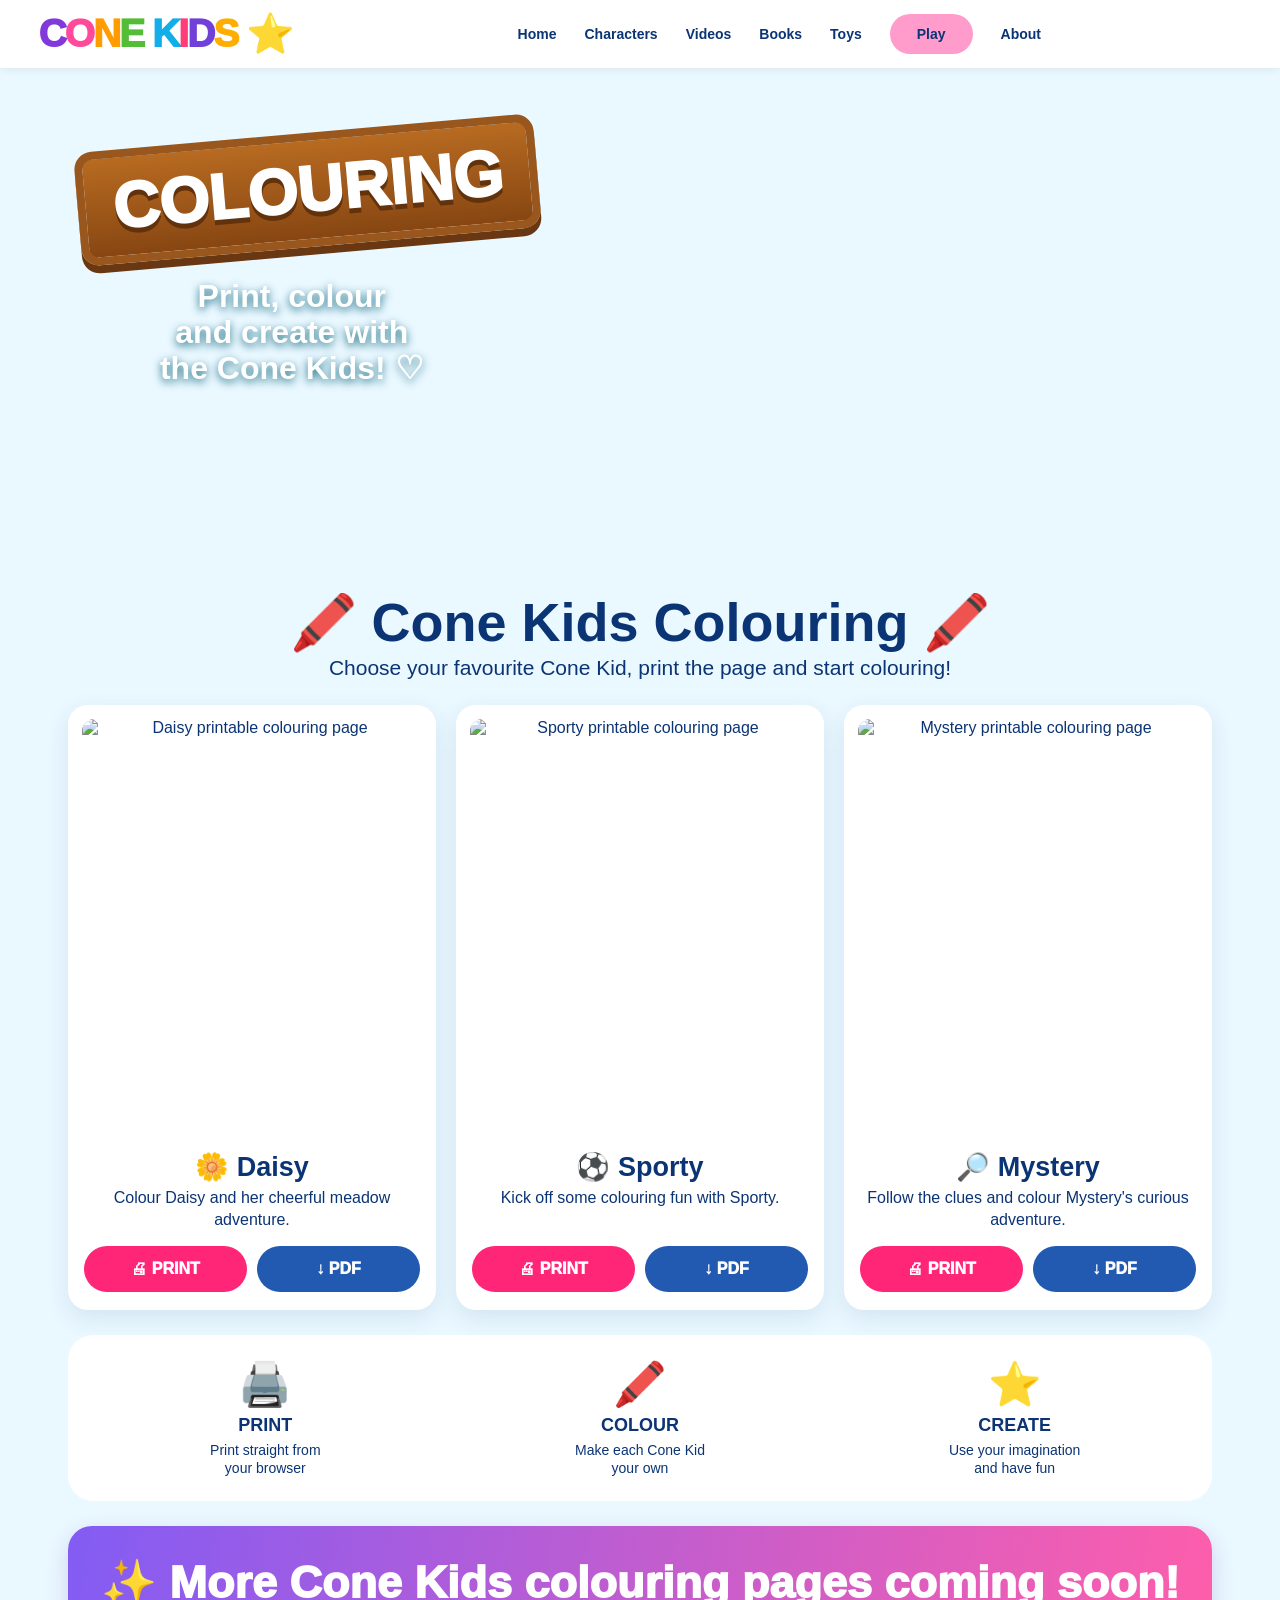
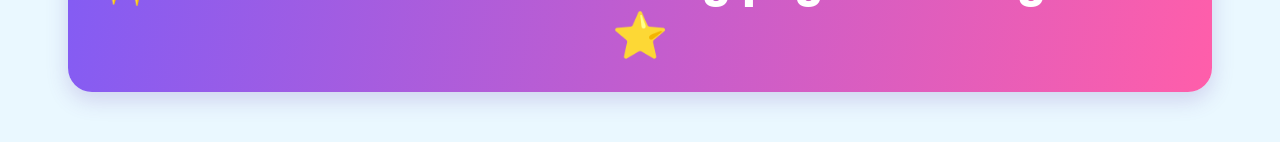
==== play/colouring/index.html @ 587496ac "Create index.html" ====
<!doctype html>
<html lang="en">
<head>
<meta charset="utf-8">
<meta name="viewport" content="width=device-width,initial-scale=1,viewport-fit=cover">
<meta name="theme-color" content="#ffffff">
<title>Cone Kids Colouring</title>
<style>
*{box-sizing:border-box}html{scroll-behavior:smooth}body{margin:0;font-family:Arial,sans-serif;color:#0b3474;background:#eaf8ff}
a{text-decoration:none;color:inherit}
.nav{height:68px;background:#fff;display:flex;align-items:center;gap:24px;padding:8px 3%;position:relative;z-index:3;box-shadow:0 2px 8px #0001}
.logo{font-weight:1000;font-size:clamp(24px,4vw,39px);letter-spacing:-2px;white-space:nowrap}
.logo span:nth-child(1){color:#8139db}.logo span:nth-child(2){color:#ff4a9c}.logo span:nth-child(3){color:#ff9d00}.logo span:nth-child(4){color:#53bd38}.logo span:nth-child(5){color:#11aeea}.logo span:nth-child(6){color:#ff3e79}.logo span:nth-child(7){color:#7040d8}.logo span:nth-child(8){color:#ffad00}
.links{display:flex;align-items:center;justify-content:center;gap:28px;font-weight:800;font-size:14px;flex:1}
.links .active{background:#ff9ccc;padding:12px 27px;border-radius:28px}
.hero{min-height:490px;background:url("assets/hero-cone-kids.png") center 35%/cover no-repeat;position:relative;display:flex;align-items:flex-start;padding:65px 6%}
.hero:after{content:"";position:absolute;inset:auto 0 0;height:70px;background:linear-gradient(transparent,#eaf8ff)}
.sign{position:relative;z-index:1;max-width:430px;text-align:center}
.wood{display:inline-block;background:linear-gradient(#b86b21,#874612);color:#fff;border:8px solid #9a571d;border-radius:18px;padding:12px 27px;font-weight:1000;font-size:clamp(34px,6vw,64px);transform:rotate(-5deg);text-shadow:0 5px 0 #62320d;box-shadow:0 8px 0 #693813}
.tag{margin:32px auto 0;color:white;font-size:clamp(21px,3vw,32px);font-weight:900;line-height:1.12;text-shadow:0 3px 8px #166c80;max-width:300px}
main{max-width:1180px;margin:auto;padding:25px 18px 50px}
.title{text-align:center}.title h1{font-size:clamp(34px,5vw,54px);margin:8px 0 2px}.title p{font-size:21px;margin:0 0 25px}
.cards{display:grid;grid-template-columns:repeat(3,1fr);gap:20px}
.card{background:#fff;border-radius:20px;overflow:hidden;box-shadow:0 8px 22px #376b9520;text-align:center;display:flex;flex-direction:column}
.preview{height:430px;background:#fff;padding:14px;display:flex;align-items:center;justify-content:center}
.preview img{width:100%;height:100%;object-fit:contain;border-radius:12px}
.card h2{font-size:27px;margin:16px 8px 4px}.card p{margin:0 18px 16px;line-height:1.35;min-height:42px}
.actions{display:grid;grid-template-columns:1fr 1fr;gap:10px;padding:0 16px 18px;margin-top:auto}
.btn{border:0;border-radius:30px;padding:14px 10px;font-weight:1000;font-size:16px;color:#fff;background:#ff2678;cursor:pointer}
.btn.pdf{background:#225ab2}
.features{margin-top:25px;background:#fff;border-radius:25px;display:grid;grid-template-columns:repeat(3,1fr);text-align:center;padding:24px 10px}
.feat .icon{font-size:43px}.feat b{display:block;font-size:18px;margin:5px}.feat small{font-size:14px}
.banner{margin-top:25px;border-radius:24px;background:linear-gradient(100deg,#835cf4,#ff5eaa);color:#fff;text-align:center;padding:30px 20px;font-size:clamp(26px,5vw,45px);font-weight:1000;box-shadow:0 8px 22px #653caa33}
@media(max-width:850px){.cards{grid-template-columns:1fr 1fr}.preview{height:390px}}
@media(max-width:760px){.nav{height:auto;min-height:60px}.links a:not(.active){display:none}.links{justify-content:flex-end}.links .active{padding:10px 20px}.hero{min-height:420px;background-position:61% center;padding:28px 18px}.sign{max-width:215px}.wood{font-size:32px;padding:9px 15px;border-width:5px}.tag{font-size:19px;margin-top:22px;max-width:175px}.features{grid-template-columns:1fr;gap:22px}}
@media(max-width:520px){.logo{font-size:24px}.hero{min-height:390px;background-position:59% center}.cards{grid-template-columns:1fr}.preview{height:auto;aspect-ratio:210/297}.title p{font-size:17px}}
@media print{body>*{display:none!important}}
</style>
<script>
function printPage(imgSrc){
  const w=window.open("","_blank");
  w.document.write('<!doctype html><html><head><title>Print colouring page</title><style>@page{size:A4;margin:8mm}html,body{margin:0;padding:0}img{display:block;width:100%;height:auto;max-height:281mm;object-fit:contain;margin:auto}</style></head><body><img src="'+imgSrc+'" onload="window.print();window.onafterprint=()=>window.close()"></body></html>');
  w.document.close();
}
</script>
</head>
<body>
<nav class="nav">
  <a class="logo" href="/"><span>C</span><span>O</span><span>N</span><span>E</span> <span>K</span><span>I</span><span>D</span><span>S</span> ⭐</a>
  <div class="links"><a href="/">Home</a><a href="/#characters">Characters</a><a href="/#videos">Videos</a><a href="/#books">Books</a><a href="/#toys">Toys</a><a class="active" href="/play/">Play</a><a href="/#about">About</a></div>
</nav>

<section class="hero">
 <div class="sign">
   <div class="wood">COLOURING</div>
   <div class="tag">Print, colour<br>and create with<br>the Cone Kids! ♡</div>
 </div>
</section>

<main>
 <div class="title">
   <h1>🖍️ Cone Kids Colouring 🖍️</h1>
   <p>Choose your favourite Cone Kid, print the page and start colouring!</p>
 </div>

 <section class="cards">
   <article class="card">
     <div class="preview"><img src="assets/daisy-colouring-page.png" alt="Daisy printable colouring page"></div>
     <h2>🌼 Daisy</h2>
     <p>Colour Daisy and her cheerful meadow adventure.</p>
     <div class="actions">
       <button class="btn" onclick="printPage('assets/daisy-colouring-page.png')">🖨 PRINT</button>
       <a class="btn pdf" href="pdf/daisy-colouring-page.pdf" download>↓ PDF</a>
     </div>
   </article>

   <article class="card">
     <div class="preview"><img src="assets/sporty-colouring-page.png" alt="Sporty printable colouring page"></div>
     <h2>⚽ Sporty</h2>
     <p>Kick off some colouring fun with Sporty.</p>
     <div class="actions">
       <button class="btn" onclick="printPage('assets/sporty-colouring-page.png')">🖨 PRINT</button>
       <a class="btn pdf" href="pdf/sporty-colouring-page.pdf" download>↓ PDF</a>
     </div>
   </article>

   <article class="card">
     <div class="preview"><img src="assets/mystery-colouring-page.png" alt="Mystery printable colouring page"></div>
     <h2>🔎 Mystery</h2>
     <p>Follow the clues and colour Mystery's curious adventure.</p>
     <div class="actions">
       <button class="btn" onclick="printPage('assets/mystery-colouring-page.png')">🖨 PRINT</button>
       <a class="btn pdf" href="pdf/mystery-colouring-page.pdf" download>↓ PDF</a>
     </div>
   </article>
 </section>

 <section class="features">
   <div class="feat"><div class="icon">🖨️</div><b>PRINT</b><small>Print straight from<br>your browser</small></div>
   <div class="feat"><div class="icon">🖍️</div><b>COLOUR</b><small>Make each Cone Kid<br>your own</small></div>
   <div class="feat"><div class="icon">⭐</div><b>CREATE</b><small>Use your imagination<br>and have fun</small></div>
 </section>

 <div class="banner">✨ More Cone Kids colouring pages coming soon! ⭐</div>
</main>
</body>
</html>
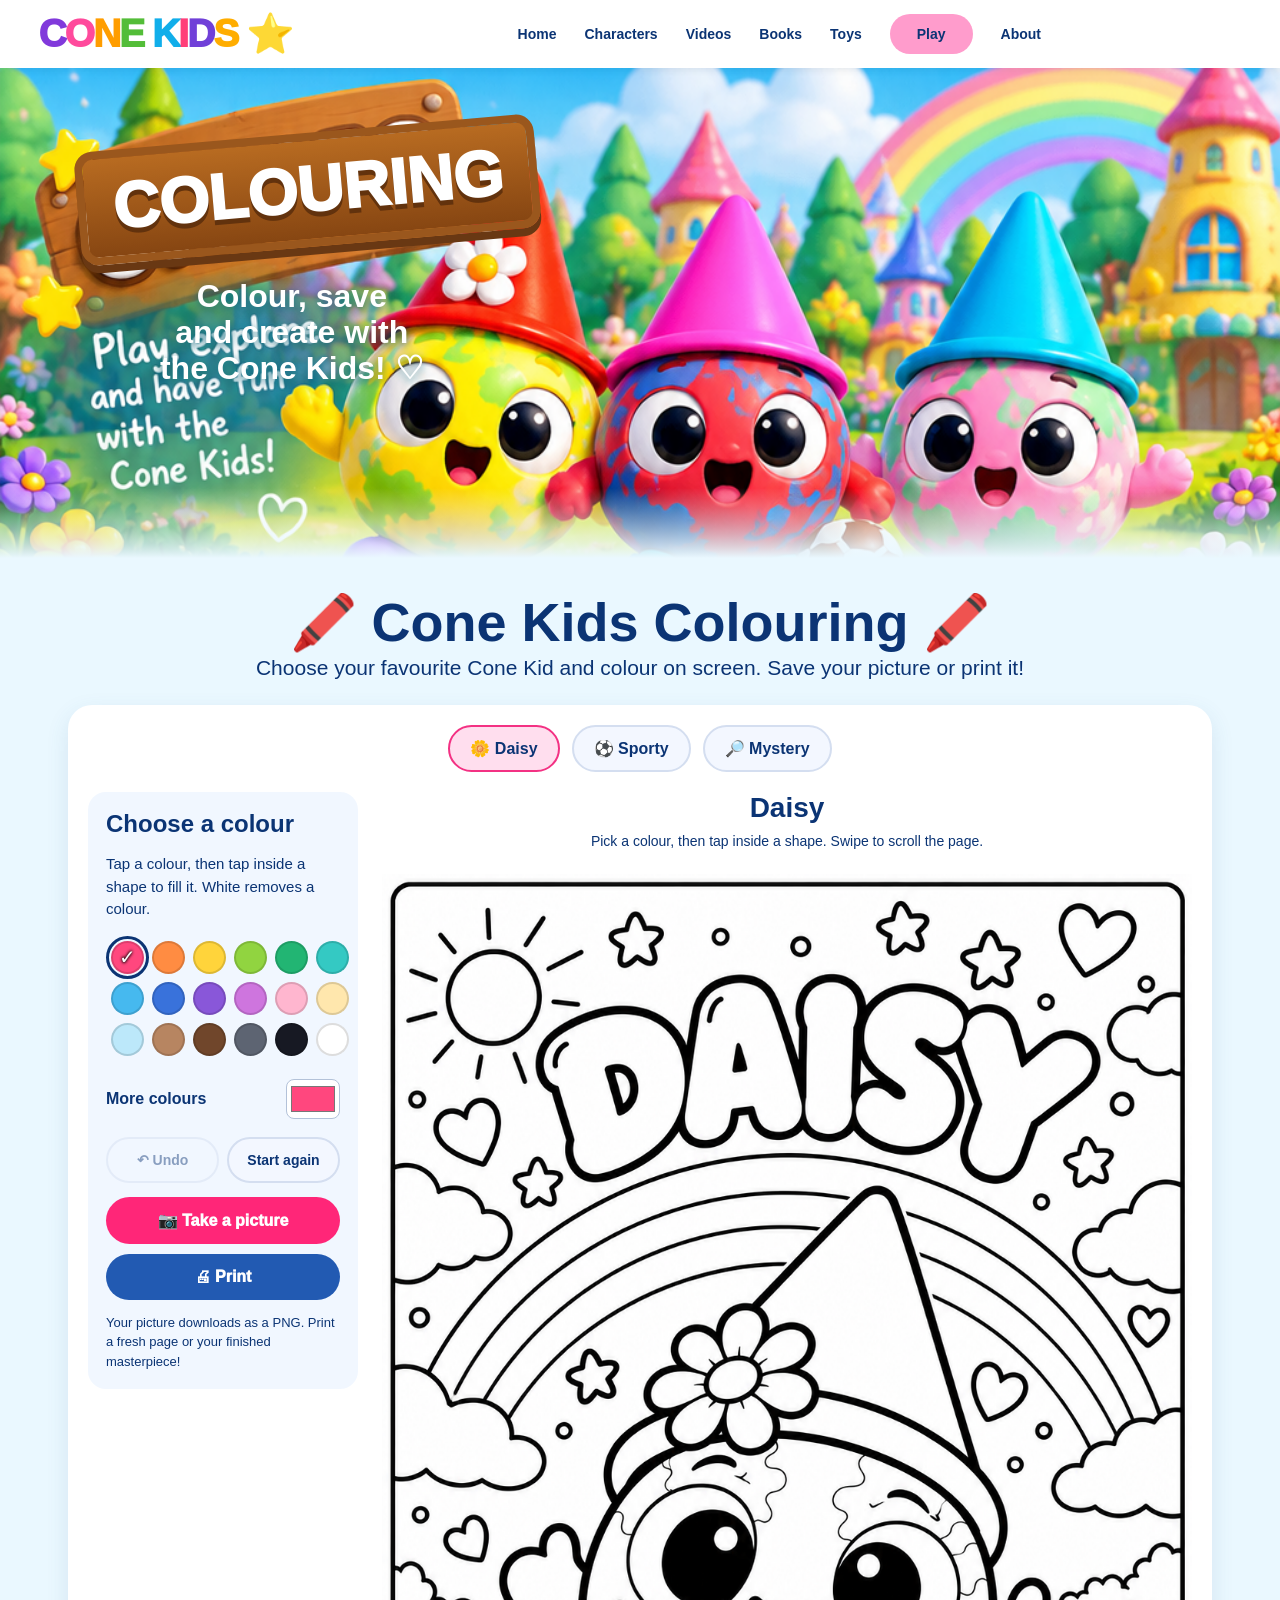
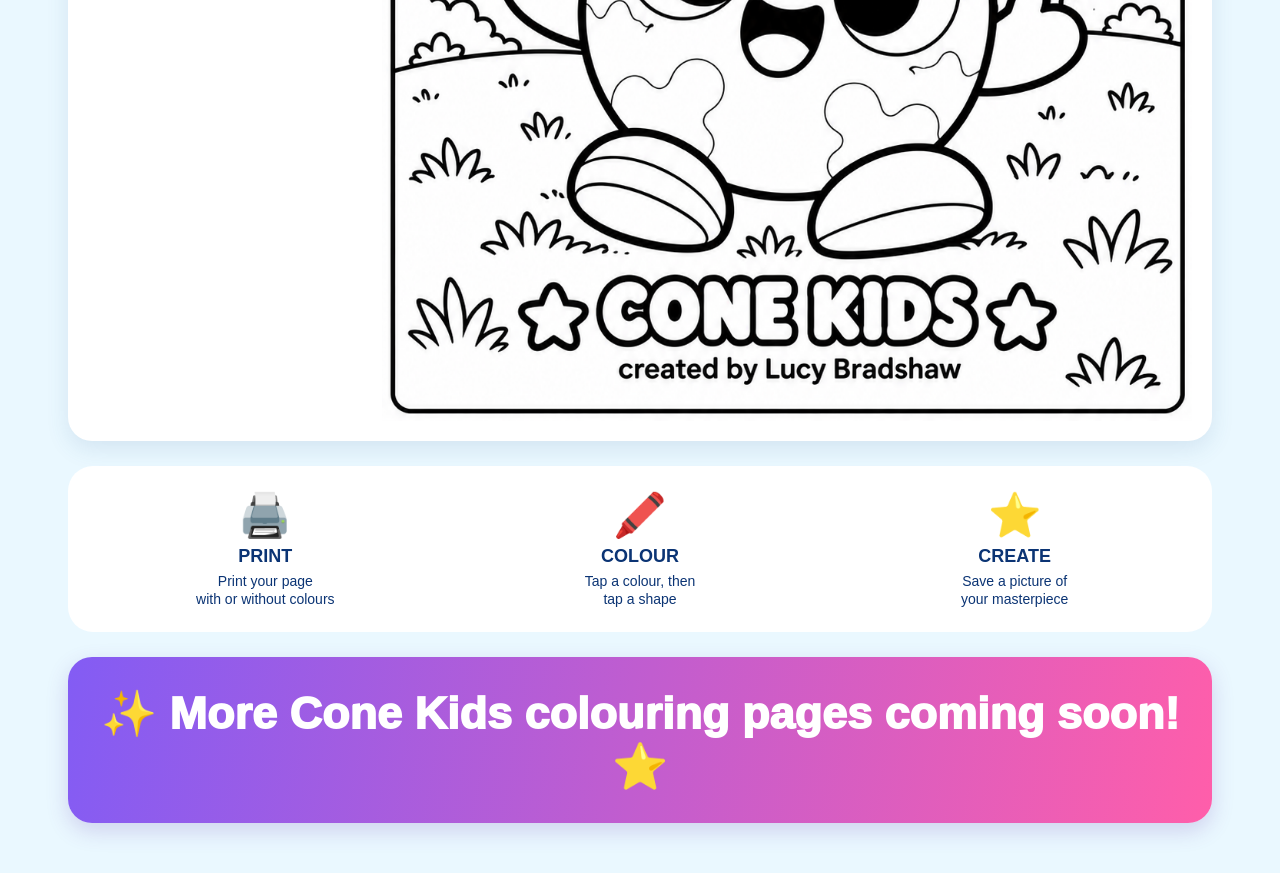
==== commit e4ef5ac7: "Add on-screen colouring, picture downloads and print for all Cone Kids" ====
--- a/play/colouring/index.html
+++ b/play/colouring/index.html
@@ -20,29 +20,27 @@
 .tag{margin:32px auto 0;color:white;font-size:clamp(21px,3vw,32px);font-weight:900;line-height:1.12;text-shadow:0 3px 8px #166c80;max-width:300px}
 main{max-width:1180px;margin:auto;padding:25px 18px 50px}
 .title{text-align:center}.title h1{font-size:clamp(34px,5vw,54px);margin:8px 0 2px}.title p{font-size:21px;margin:0 0 25px}
-.cards{display:grid;grid-template-columns:repeat(3,1fr);gap:20px}
-.card{background:#fff;border-radius:20px;overflow:hidden;box-shadow:0 8px 22px #376b9520;text-align:center;display:flex;flex-direction:column}
-.preview{height:430px;background:#fff;padding:14px;display:flex;align-items:center;justify-content:center}
-.preview img{width:100%;height:100%;object-fit:contain;border-radius:12px}
-.card h2{font-size:27px;margin:16px 8px 4px}.card p{margin:0 18px 16px;line-height:1.35;min-height:42px}
-.actions{display:grid;grid-template-columns:1fr 1fr;gap:10px;padding:0 16px 18px;margin-top:auto}
+
+
+
+
+
+
 .btn{border:0;border-radius:30px;padding:14px 10px;font-weight:1000;font-size:16px;color:#fff;background:#ff2678;cursor:pointer}
-.btn.pdf{background:#225ab2}
+
 .features{margin-top:25px;background:#fff;border-radius:25px;display:grid;grid-template-columns:repeat(3,1fr);text-align:center;padding:24px 10px}
 .feat .icon{font-size:43px}.feat b{display:block;font-size:18px;margin:5px}.feat small{font-size:14px}
 .banner{margin-top:25px;border-radius:24px;background:linear-gradient(100deg,#835cf4,#ff5eaa);color:#fff;text-align:center;padding:30px 20px;font-size:clamp(26px,5vw,45px);font-weight:1000;box-shadow:0 8px 22px #653caa33}
-@media(max-width:850px){.cards{grid-template-columns:1fr 1fr}.preview{height:390px}}
+
 @media(max-width:760px){.nav{height:auto;min-height:60px}.links a:not(.active){display:none}.links{justify-content:flex-end}.links .active{padding:10px 20px}.hero{min-height:420px;background-position:61% center;padding:28px 18px}.sign{max-width:215px}.wood{font-size:32px;padding:9px 15px;border-width:5px}.tag{font-size:19px;margin-top:22px;max-width:175px}.features{grid-template-columns:1fr;gap:22px}}
-@media(max-width:520px){.logo{font-size:24px}.hero{min-height:390px;background-position:59% center}.cards{grid-template-columns:1fr}.preview{height:auto;aspect-ratio:210/297}.title p{font-size:17px}}
-@media print{body>*{display:none!important}}
+@media(max-width:520px){.logo{font-size:24px}.hero{min-height:390px;background-position:59% center}.title p{font-size:17px}}
+button,input{font:inherit}button{cursor:pointer}button:focus-visible,input:focus-visible{outline:3px solid #0b3474;outline-offset:4px}button:disabled{opacity:.45;cursor:default}
+.studio{background:#fff;border-radius:24px;padding:20px;box-shadow:0 8px 22px #376b9520}.characters{display:flex;justify-content:center;gap:12px;margin-bottom:20px}.characters button,.edit-actions button{border:2px solid #d4def0;border-radius:24px;background:#f3f7ff;color:#0b3474;padding:12px 20px;font-weight:800;min-height:46px}.characters button[aria-pressed=true]{background:#ffdeee;border-color:#f33183}.workspace{display:grid;grid-template-columns:270px minmax(0,1fr);gap:24px;align-items:start}.toolbox{position:sticky;top:16px;background:#f1f7ff;border-radius:18px;padding:18px}.toolbox h2{margin:0;font-size:24px}.toolbox p{line-height:1.5;font-size:15px}.palette{display:grid;grid-template-columns:repeat(6,1fr);gap:8px;padding:5px}.swatch{width:100%;aspect-ratio:1;border:2px solid #0002;border-radius:50%;min-height:30px;position:relative}.swatch[aria-pressed=true]{outline:3px solid #0b3474;outline-offset:2px}.swatch[aria-pressed=true]:after{content:'✓';color:#fff;text-shadow:0 1px 3px #000,0 -1px 3px #000;font-size:20px}.custom{display:flex;align-items:center;justify-content:space-between;font-weight:700;margin:18px 0}.custom input{width:54px;height:40px;padding:2px;border:1px solid #b3c2d9;border-radius:8px;background:white}.edit-actions{display:flex;gap:8px}.edit-actions button{padding:10px;font-size:14px;flex:1}.save-actions{display:grid;gap:10px;margin-top:14px}.btn.print{background:#225ab2}.toolbox .tip{font-size:13px;margin-bottom:0}.drawing{min-width:0;text-align:center}.drawing h2{margin:0;font-size:28px}.drawing p{font-size:14px;min-height:34px;margin:8px 0;line-height:1.4}#artwork{display:block;width:100%;height:auto;background:#fff;cursor:crosshair;touch-action:pan-y pinch-zoom;-webkit-user-select:none;user-select:none}#print-artwork{display:none}
+@media(max-width:760px){.hero{min-height:240px}.workspace{display:flex;flex-direction:column;gap:14px}.studio{padding:12px}.characters{gap:6px;margin-bottom:14px}.characters button{padding:10px 12px;flex:1;font-size:14px}.toolbox{position:sticky;top:0;z-index:4;width:100%;padding:10px;display:grid;grid-template-columns:1fr 1fr;gap:8px;box-shadow:0 3px 12px #0b347420}.toolbox h2,.toolbox p{display:none}.toolbox .palette{grid-column:1/-1;margin:0}.toolbox .custom{margin:0;font-size:14px;gap:8px}.toolbox .edit-actions{align-items:center}.toolbox .save-actions{grid-column:1/-1;margin:0}.toolbox .custom input{height:36px;width:44px}.toolbox h2{font-size:20px}.toolbox p{margin:6px 0 10px}.palette{grid-template-columns:repeat(9,1fr);gap:8px}.swatch{min-height:24px}.custom{margin:12px 0}.save-actions{grid-template-columns:1fr 1fr;margin-top:10px}.drawing{width:100%}.toolbox .tip{margin-top:10px}.title h1{font-size:30px}.title p{font-size:17px}.hero{display:none}main{padding-top:18px}.toolbox .edit-actions button{min-height:44px}.save-actions .btn{font-size:15px}.features{padding:20px 10px}}
+@media print{@page{size:A4;margin:8mm}body{background:#fff}body>*{display:none!important}body>#print-artwork{display:block!important;width:100%;height:auto;max-height:280mm;object-fit:contain;margin:auto}}
+
 </style>
-<script>
-function printPage(imgSrc){
-  const w=window.open("","_blank");
-  w.document.write('<!doctype html><html><head><title>Print colouring page</title><style>@page{size:A4;margin:8mm}html,body{margin:0;padding:0}img{display:block;width:100%;height:auto;max-height:281mm;object-fit:contain;margin:auto}</style></head><body><img src="'+imgSrc+'" onload="window.print();window.onafterprint=()=>window.close()"></body></html>');
-  w.document.close();
-}
-</script>
+
 </head>
 <body>
 <nav class="nav">
@@ -53,55 +51,47 @@
 <section class="hero">
  <div class="sign">
    <div class="wood">COLOURING</div>
-   <div class="tag">Print, colour<br>and create with<br>the Cone Kids! ♡</div>
+   <div class="tag">Colour, save<br>and create with<br>the Cone Kids! ♡</div>
  </div>
 </section>
 
 <main>
  <div class="title">
    <h1>🖍️ Cone Kids Colouring 🖍️</h1>
-   <p>Choose your favourite Cone Kid, print the page and start colouring!</p>
+   <p>Choose your favourite Cone Kid and colour on screen. Save your picture or print it!</p>
  </div>
 
- <section class="cards">
-   <article class="card">
-     <div class="preview"><img src="assets/daisy-colouring-page.png" alt="Daisy printable colouring page"></div>
-     <h2>🌼 Daisy</h2>
-     <p>Colour Daisy and her cheerful meadow adventure.</p>
-     <div class="actions">
-       <button class="btn" onclick="printPage('assets/daisy-colouring-page.png')">🖨 PRINT</button>
-       <a class="btn pdf" href="pdf/daisy-colouring-page.pdf" download>↓ PDF</a>
-     </div>
-   </article>
-
-   <article class="card">
-     <div class="preview"><img src="assets/sporty-colouring-page.png" alt="Sporty printable colouring page"></div>
-     <h2>⚽ Sporty</h2>
-     <p>Kick off some colouring fun with Sporty.</p>
-     <div class="actions">
-       <button class="btn" onclick="printPage('assets/sporty-colouring-page.png')">🖨 PRINT</button>
-       <a class="btn pdf" href="pdf/sporty-colouring-page.pdf" download>↓ PDF</a>
-     </div>
-   </article>
-
-   <article class="card">
-     <div class="preview"><img src="assets/mystery-colouring-page.png" alt="Mystery printable colouring page"></div>
-     <h2>🔎 Mystery</h2>
-     <p>Follow the clues and colour Mystery's curious adventure.</p>
-     <div class="actions">
-       <button class="btn" onclick="printPage('assets/mystery-colouring-page.png')">🖨 PRINT</button>
-       <a class="btn pdf" href="pdf/mystery-colouring-page.pdf" download>↓ PDF</a>
-     </div>
-   </article>
+ <section class="studio" aria-label="Colouring studio">
+  <div class="characters" aria-label="Choose a Cone Kid">
+   <button type="button" data-character="daisy" aria-pressed="true">🌼 Daisy</button>
+   <button type="button" data-character="sporty" aria-pressed="false">⚽ Sporty</button>
+   <button type="button" data-character="mystery" aria-pressed="false">🔎 Mystery</button>
+  </div>
+  <div class="workspace">
+   <aside class="toolbox">
+    <h2>Choose a colour</h2>
+    <p>Tap a colour, then tap inside a shape to fill it. White removes a colour.</p>
+    <div id="palette" class="palette" aria-label="Colour palette"></div>
+    <label class="custom">More colours <input id="custom-colour" type="color" value="#ff477e" aria-label="Choose any colour"></label>
+    <div class="edit-actions"><button id="undo" data-action disabled>↶ Undo</button><button id="reset" data-action disabled>Start again</button></div>
+    <div class="save-actions"><button id="picture" class="btn" data-action disabled>📷 Take a picture</button><button id="print" class="btn print" data-action disabled>🖨 Print</button></div>
+    <p class="tip">Your picture downloads as a PNG. Print a fresh page or your finished masterpiece!</p>
+   </aside>
+   <div class="drawing"><h2 id="page-name">Daisy</h2><p id="status" role="status" aria-live="polite">Loading Daisy…</p><canvas id="artwork" width="1054" height="1492" role="img" aria-label="Daisy colouring page"></canvas></div>
+  </div>
  </section>
 
  <section class="features">
-   <div class="feat"><div class="icon">🖨️</div><b>PRINT</b><small>Print straight from<br>your browser</small></div>
-   <div class="feat"><div class="icon">🖍️</div><b>COLOUR</b><small>Make each Cone Kid<br>your own</small></div>
-   <div class="feat"><div class="icon">⭐</div><b>CREATE</b><small>Use your imagination<br>and have fun</small></div>
+   <div class="feat"><div class="icon">🖨️</div><b>PRINT</b><small>Print your page<br>with or without colours</small></div>
+   <div class="feat"><div class="icon">🖍️</div><b>COLOUR</b><small>Tap a colour, then<br>tap a shape</small></div>
+   <div class="feat"><div class="icon">⭐</div><b>CREATE</b><small>Save a picture of<br>your masterpiece</small></div>
  </section>
 
  <div class="banner">✨ More Cone Kids colouring pages coming soon! ⭐</div>
 </main>
+<img id="print-artwork" alt="Your Cone Kids colouring picture">
+<script src="engine.js"></script>
+<script src="app.js"></script>
 </body>
 </html>
+
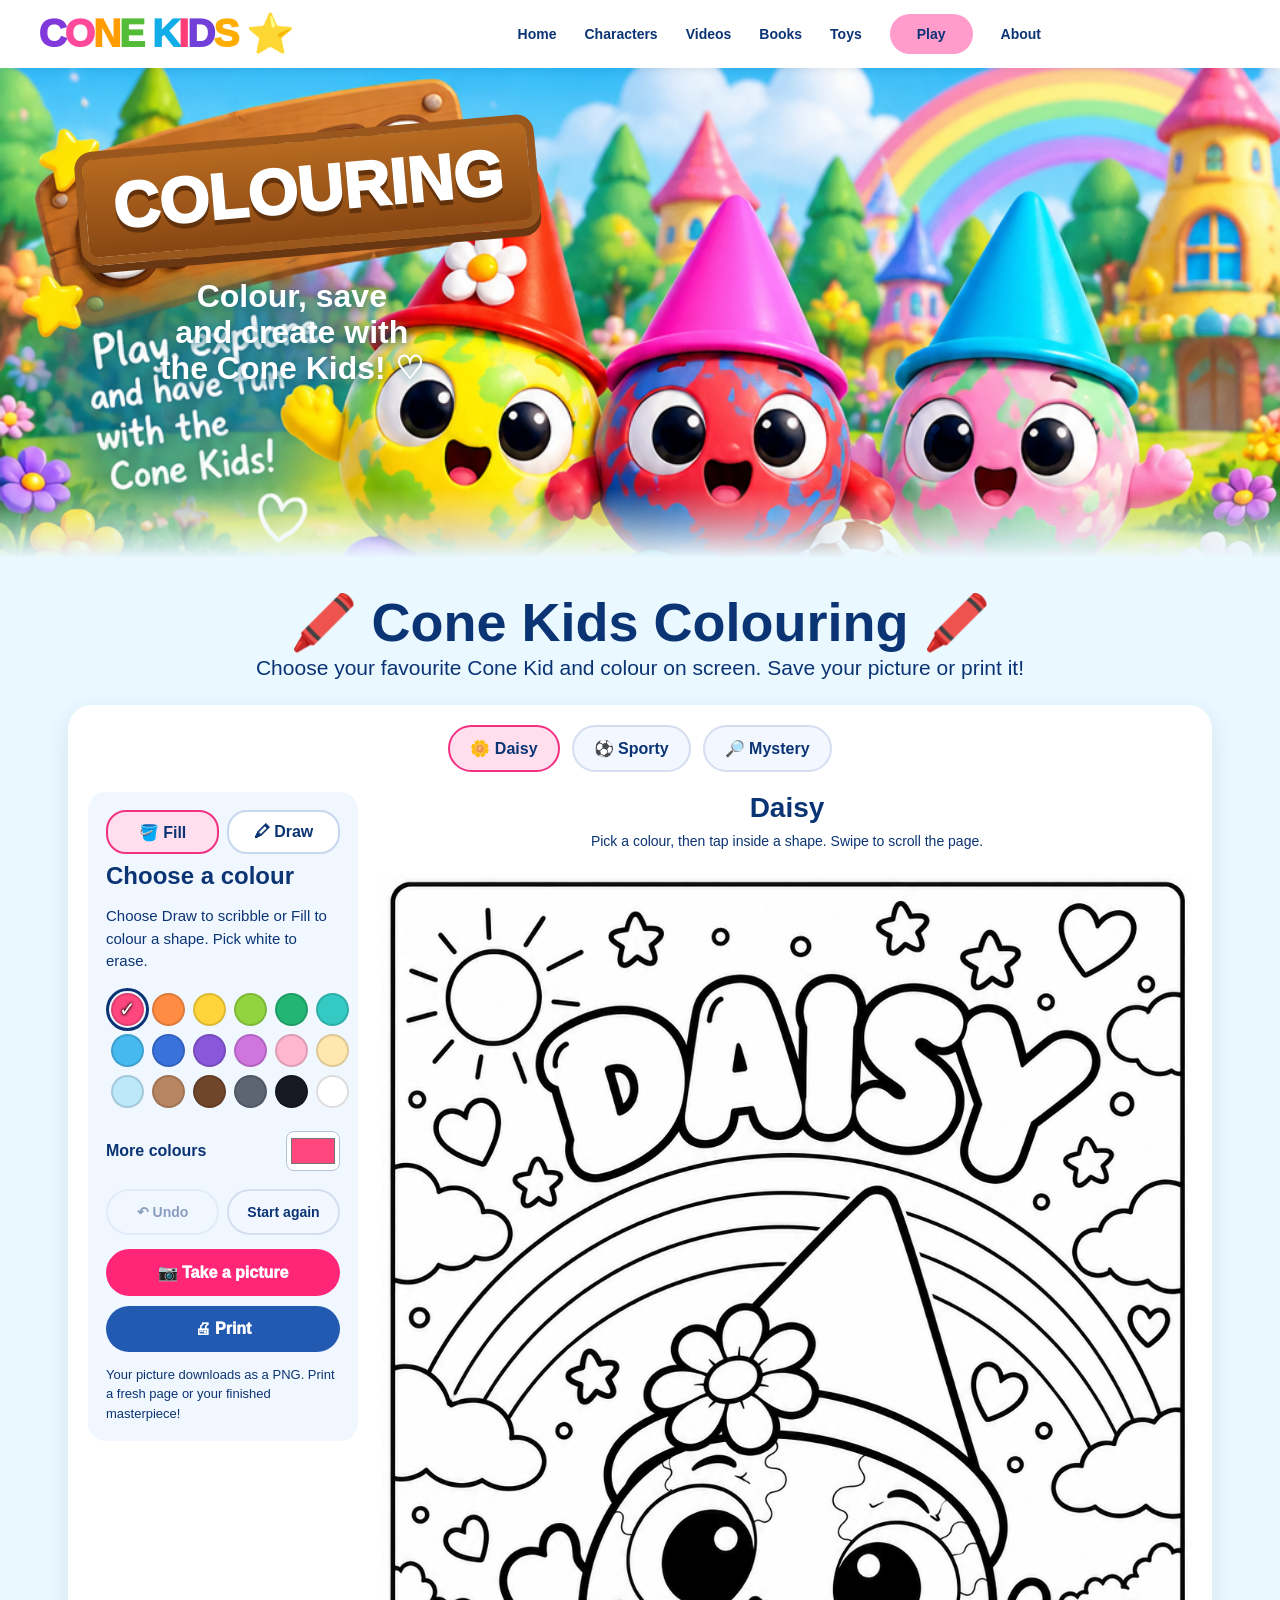
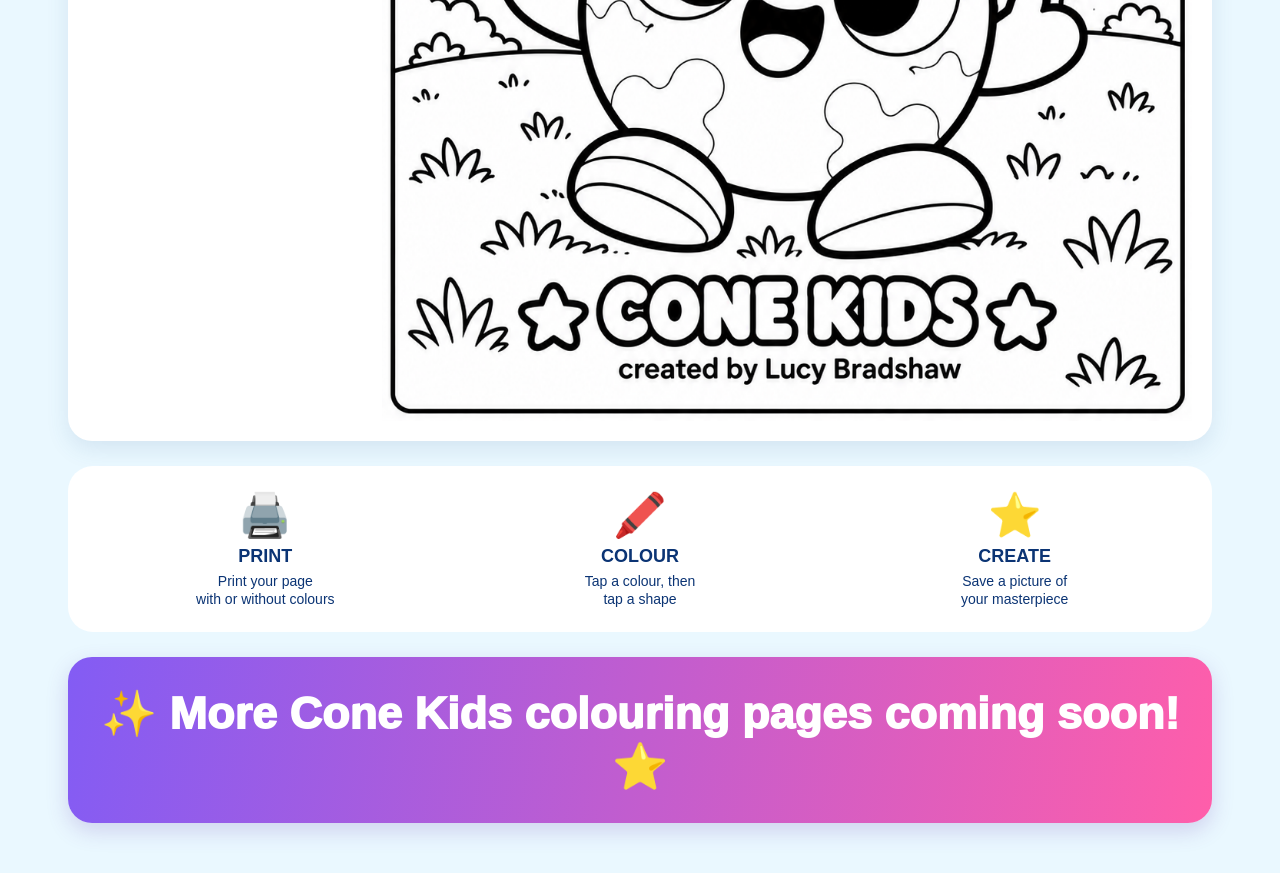
==== commit dcaebfd8: "Add freehand Draw mode and brush sizes to Cone Kids colouring" ====
--- a/play/colouring/index.html
+++ b/play/colouring/index.html
@@ -6,6 +6,8 @@
 <meta name="theme-color" content="#ffffff">
 <title>Cone Kids Colouring</title>
 <style>
+[hidden]{display:none!important}.mode-switch{display:flex;gap:8px;grid-column:1/-1;margin-bottom:8px}.mode-switch button{flex:1;padding:10px;min-height:44px;border:2px solid #c6d7ef;border-radius:20px;background:white;color:#0b3474;font-weight:bold}.mode-switch button[aria-pressed=true]{background:#ffdeee;border-color:#f33183}.brush-controls{display:flex;align-items:center;gap:8px;grid-column:1/-1;font-size:14px;margin-bottom:10px}.brush-controls input{min-width:0;flex:1;accent-color:#f33183}.brush-controls output{min-width:22px}
+
 *{box-sizing:border-box}html{scroll-behavior:smooth}body{margin:0;font-family:Arial,sans-serif;color:#0b3474;background:#eaf8ff}
 a{text-decoration:none;color:inherit}
 .nav{height:68px;background:#fff;display:flex;align-items:center;gap:24px;padding:8px 3%;position:relative;z-index:3;box-shadow:0 2px 8px #0001}
@@ -69,8 +71,10 @@
   </div>
   <div class="workspace">
    <aside class="toolbox">
+    <div class="mode-switch" role="group" aria-label="Colouring mode"><button type="button" data-mode="fill" aria-pressed="true">🪣 Fill</button><button type="button" data-mode="draw" aria-pressed="false">🖍 Draw</button></div>
+    <label id="brush-controls" class="brush-controls" hidden>Brush size <input id="brush-size" type="range" min="4" max="36" value="12"><output id="brush-value" for="brush-size">12</output></label>
     <h2>Choose a colour</h2>
-    <p>Tap a colour, then tap inside a shape to fill it. White removes a colour.</p>
+    <p>Choose Draw to scribble or Fill to colour a shape. Pick white to erase.</p>
     <div id="palette" class="palette" aria-label="Colour palette"></div>
     <label class="custom">More colours <input id="custom-colour" type="color" value="#ff477e" aria-label="Choose any colour"></label>
     <div class="edit-actions"><button id="undo" data-action disabled>↶ Undo</button><button id="reset" data-action disabled>Start again</button></div>
@@ -90,8 +94,8 @@
  <div class="banner">✨ More Cone Kids colouring pages coming soon! ⭐</div>
 </main>
 <img id="print-artwork" alt="Your Cone Kids colouring picture">
-<script src="engine.js"></script>
-<script src="app.js"></script>
+<script src="engine.js?v=draw1"></script>
+<script src="app.js?v=draw1"></script>
 </body>
 </html>
 
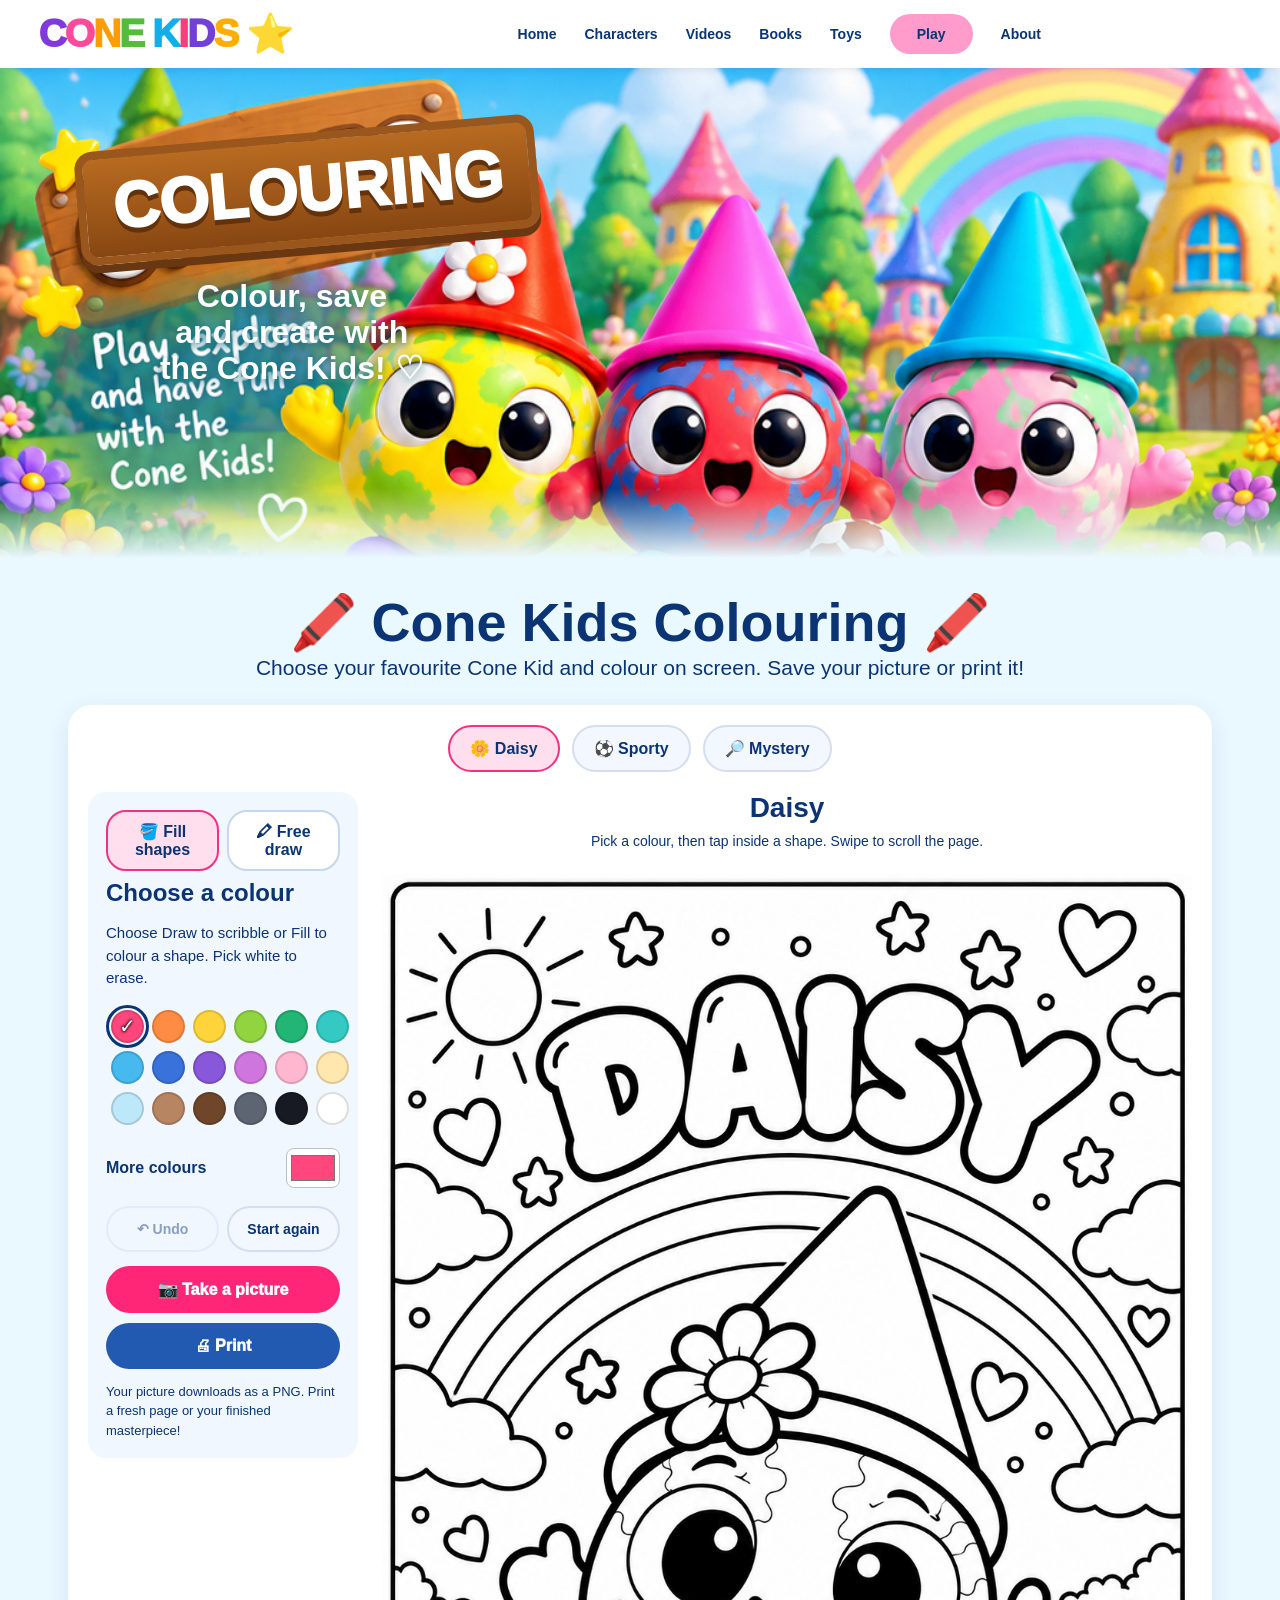
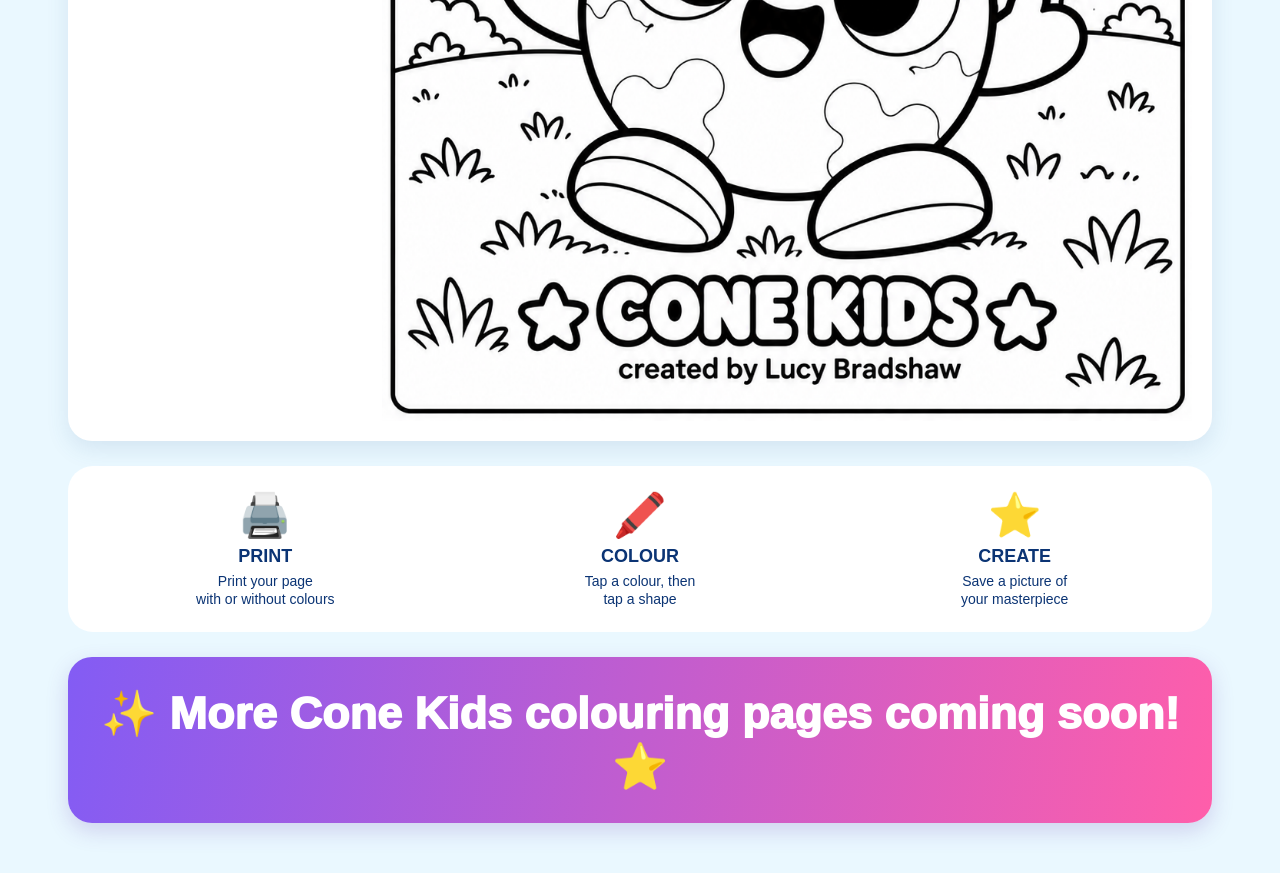
==== commit 66ec96e8: "Fix colouring landscape phone layout and clarify Free draw control" ====
--- a/play/colouring/index.html
+++ b/play/colouring/index.html
@@ -39,6 +39,21 @@
 button,input{font:inherit}button{cursor:pointer}button:focus-visible,input:focus-visible{outline:3px solid #0b3474;outline-offset:4px}button:disabled{opacity:.45;cursor:default}
 .studio{background:#fff;border-radius:24px;padding:20px;box-shadow:0 8px 22px #376b9520}.characters{display:flex;justify-content:center;gap:12px;margin-bottom:20px}.characters button,.edit-actions button{border:2px solid #d4def0;border-radius:24px;background:#f3f7ff;color:#0b3474;padding:12px 20px;font-weight:800;min-height:46px}.characters button[aria-pressed=true]{background:#ffdeee;border-color:#f33183}.workspace{display:grid;grid-template-columns:270px minmax(0,1fr);gap:24px;align-items:start}.toolbox{position:sticky;top:16px;background:#f1f7ff;border-radius:18px;padding:18px}.toolbox h2{margin:0;font-size:24px}.toolbox p{line-height:1.5;font-size:15px}.palette{display:grid;grid-template-columns:repeat(6,1fr);gap:8px;padding:5px}.swatch{width:100%;aspect-ratio:1;border:2px solid #0002;border-radius:50%;min-height:30px;position:relative}.swatch[aria-pressed=true]{outline:3px solid #0b3474;outline-offset:2px}.swatch[aria-pressed=true]:after{content:'✓';color:#fff;text-shadow:0 1px 3px #000,0 -1px 3px #000;font-size:20px}.custom{display:flex;align-items:center;justify-content:space-between;font-weight:700;margin:18px 0}.custom input{width:54px;height:40px;padding:2px;border:1px solid #b3c2d9;border-radius:8px;background:white}.edit-actions{display:flex;gap:8px}.edit-actions button{padding:10px;font-size:14px;flex:1}.save-actions{display:grid;gap:10px;margin-top:14px}.btn.print{background:#225ab2}.toolbox .tip{font-size:13px;margin-bottom:0}.drawing{min-width:0;text-align:center}.drawing h2{margin:0;font-size:28px}.drawing p{font-size:14px;min-height:34px;margin:8px 0;line-height:1.4}#artwork{display:block;width:100%;height:auto;background:#fff;cursor:crosshair;touch-action:pan-y pinch-zoom;-webkit-user-select:none;user-select:none}#print-artwork{display:none}
 @media(max-width:760px){.hero{min-height:240px}.workspace{display:flex;flex-direction:column;gap:14px}.studio{padding:12px}.characters{gap:6px;margin-bottom:14px}.characters button{padding:10px 12px;flex:1;font-size:14px}.toolbox{position:sticky;top:0;z-index:4;width:100%;padding:10px;display:grid;grid-template-columns:1fr 1fr;gap:8px;box-shadow:0 3px 12px #0b347420}.toolbox h2,.toolbox p{display:none}.toolbox .palette{grid-column:1/-1;margin:0}.toolbox .custom{margin:0;font-size:14px;gap:8px}.toolbox .edit-actions{align-items:center}.toolbox .save-actions{grid-column:1/-1;margin:0}.toolbox .custom input{height:36px;width:44px}.toolbox h2{font-size:20px}.toolbox p{margin:6px 0 10px}.palette{grid-template-columns:repeat(9,1fr);gap:8px}.swatch{min-height:24px}.custom{margin:12px 0}.save-actions{grid-template-columns:1fr 1fr;margin-top:10px}.drawing{width:100%}.toolbox .tip{margin-top:10px}.title h1{font-size:30px}.title p{font-size:17px}.hero{display:none}main{padding-top:18px}.toolbox .edit-actions button{min-height:44px}.save-actions .btn{font-size:15px}.features{padding:20px 10px}}
+/* Phones in landscape: tools beside the picture, never a full-screen overlay.
+   Height, rather than width alone, also catches wide phones and browser bars. */
+@media (orientation:landscape) and (max-height:600px){
+ .hero{display:none}.nav{height:auto;min-height:44px;padding:5px 3%}.logo{font-size:24px}.links a:not(.active){display:none}.links{justify-content:flex-end}.links .active{padding:8px 16px}
+ main{padding:8px 12px 24px}.title h1{font-size:24px;margin:4px 0 8px}.title p{display:none}.studio{padding:8px;border-radius:16px}
+ .characters{gap:8px;margin-bottom:8px}.characters button{min-height:36px;padding:6px 14px;font-size:14px;flex:0 1 160px}
+ .workspace{display:grid;grid-template-columns:190px minmax(0,1fr);gap:12px;align-items:start;min-width:0}
+ .toolbox{display:flex;flex-direction:column;gap:8px;position:sticky;top:8px;width:190px;max-height:calc(100vh - 16px);max-height:calc(100dvh - 16px);overflow-y:auto;overscroll-behavior:contain;min-height:0;padding:8px;border-radius:12px;scrollbar-width:thin}
+ .toolbox .mode-switch{position:sticky;top:-8px;z-index:1;flex-shrink:0;margin:0;padding:4px 0;background:#f1f7ff;gap:4px}.mode-switch button{min-height:40px;padding:8px 4px;font-size:13px}
+ .toolbox h2,.toolbox p{display:none}.toolbox .palette{display:grid;grid-template-columns:repeat(6,minmax(0,1fr));gap:5px;padding:4px;margin:0}.swatch{min-height:0;min-width:0;width:100%;aspect-ratio:1}
+ .toolbox .brush-controls{margin:0;font-size:12px;gap:5px;flex-shrink:0}.brush-controls input{width:60px}.toolbox .custom{margin:0;font-size:13px;gap:8px}.toolbox .custom input{height:32px;width:44px}
+ .toolbox .edit-actions{gap:4px}.toolbox .edit-actions button{min-height:36px;font-size:12px;padding:6px 4px}.toolbox .save-actions{display:grid;grid-template-columns:1fr;gap:5px;margin:0}.save-actions .btn{min-height:36px;padding:8px 4px;font-size:13px}
+ .drawing{position:sticky;top:8px;width:100%;min-width:0;text-align:center}.drawing h2{font-size:20px;margin:0}.drawing p{font-size:12px;min-height:0;margin:4px 0;line-height:1.3}
+ #artwork{width:auto;height:auto;max-width:100%;max-height:calc(100vh - 85px);max-height:calc(100dvh - 85px);margin:0 auto}
+}
 @media print{@page{size:A4;margin:8mm}body{background:#fff}body>*{display:none!important}body>#print-artwork{display:block!important;width:100%;height:auto;max-height:280mm;object-fit:contain;margin:auto}}
 
 </style>
@@ -71,7 +86,7 @@
   </div>
   <div class="workspace">
    <aside class="toolbox">
-    <div class="mode-switch" role="group" aria-label="Colouring mode"><button type="button" data-mode="fill" aria-pressed="true">🪣 Fill</button><button type="button" data-mode="draw" aria-pressed="false">🖍 Draw</button></div>
+    <div class="mode-switch" role="group" aria-label="Colouring mode"><button type="button" data-mode="fill" aria-pressed="true">🪣 Fill shapes</button><button type="button" data-mode="draw" aria-pressed="false">🖍 Free draw</button></div>
     <label id="brush-controls" class="brush-controls" hidden>Brush size <input id="brush-size" type="range" min="4" max="36" value="12"><output id="brush-value" for="brush-size">12</output></label>
     <h2>Choose a colour</h2>
     <p>Choose Draw to scribble or Fill to colour a shape. Pick white to erase.</p>
@@ -94,8 +109,8 @@
  <div class="banner">✨ More Cone Kids colouring pages coming soon! ⭐</div>
 </main>
 <img id="print-artwork" alt="Your Cone Kids colouring picture">
-<script src="engine.js?v=draw1"></script>
-<script src="app.js?v=draw1"></script>
+<script src="engine.js?v=mobile2"></script>
+<script src="app.js?v=mobile2"></script>
 </body>
 </html>
 
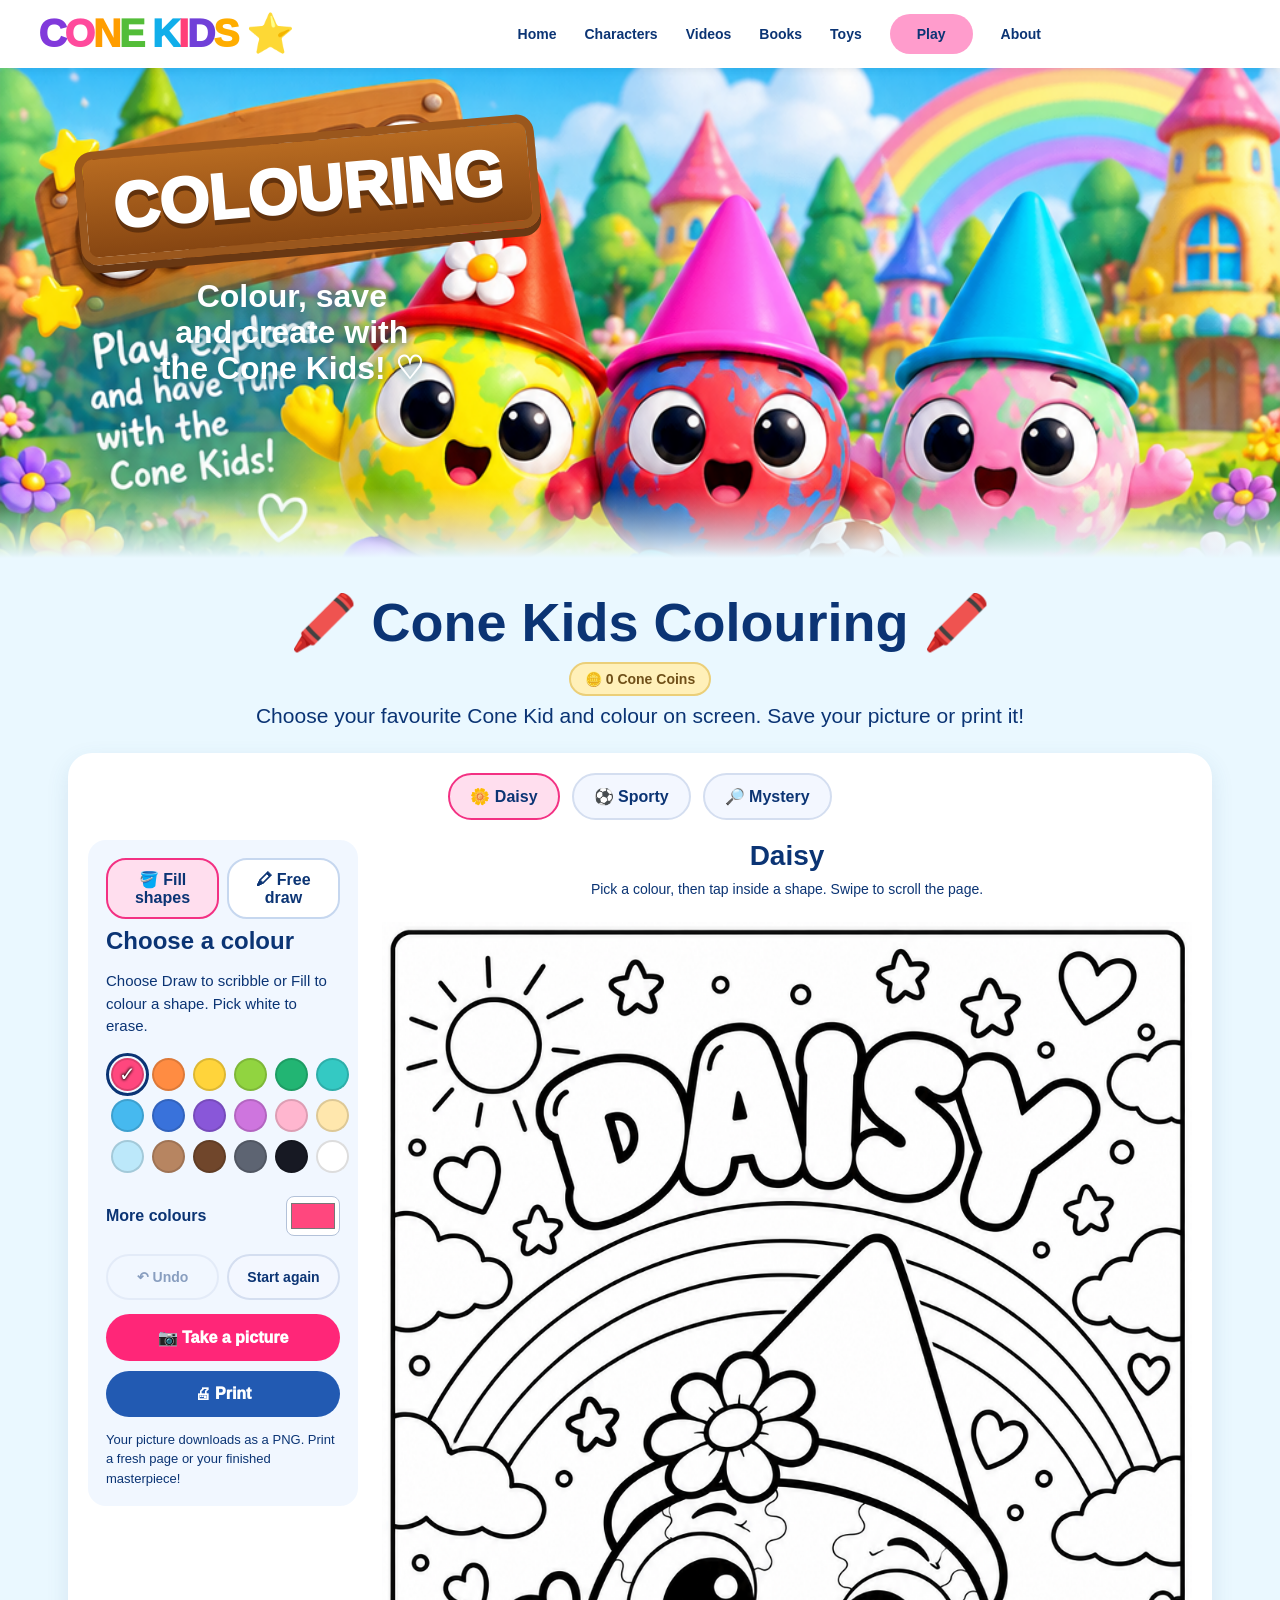
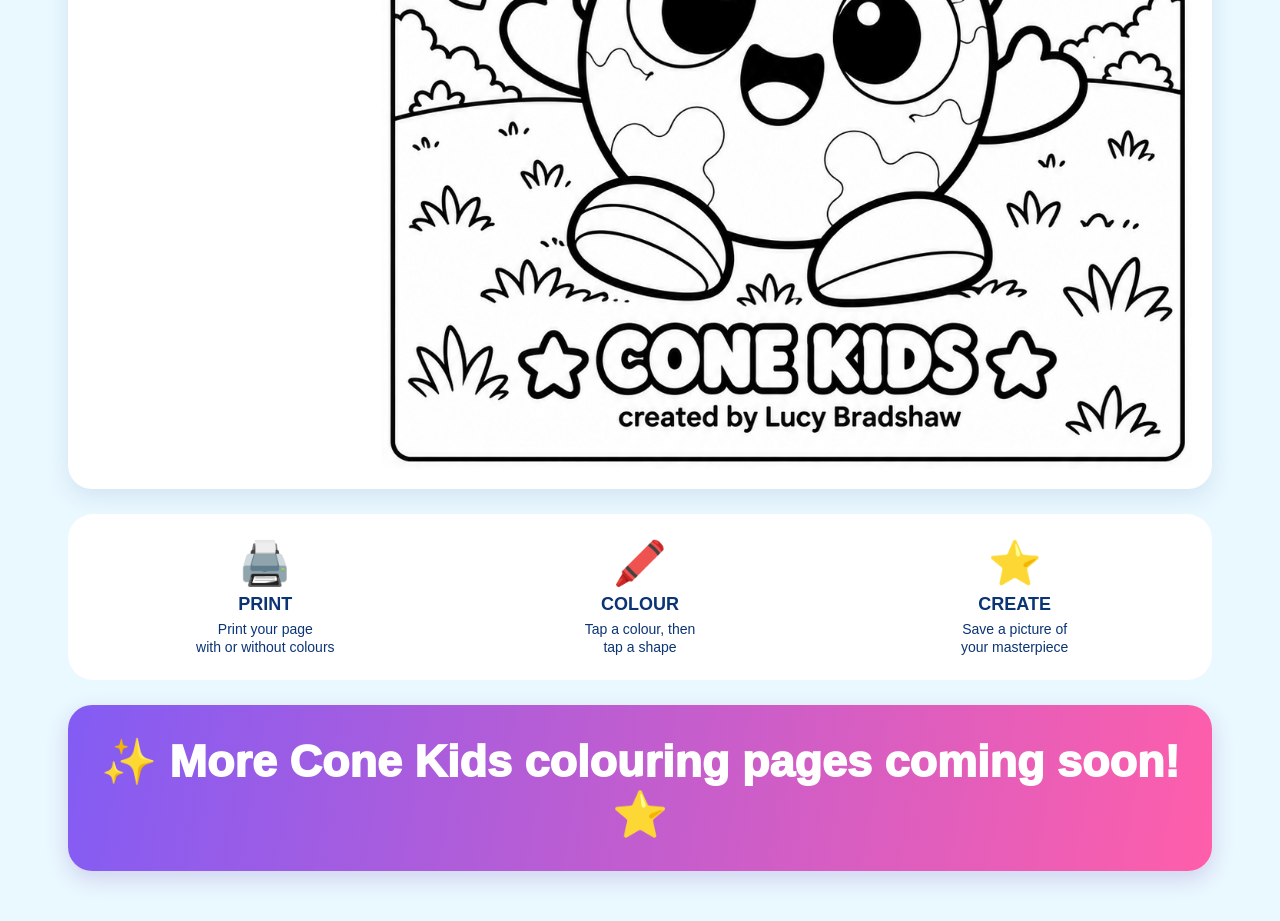
==== commit 3bd7b6ab: "Share Cone Coins across games and confirm individual item purchases" ====
--- a/play/colouring/index.html
+++ b/play/colouring/index.html
@@ -111,6 +111,7 @@
 <img id="print-artwork" alt="Your Cone Kids colouring picture">
 <script src="engine.js?v=mobile2"></script>
 <script src="app.js?v=mobile2"></script>
-</body>
+<script src="/play/shared/cone-coins.js?v=1"></script></body>
 </html>
 
+
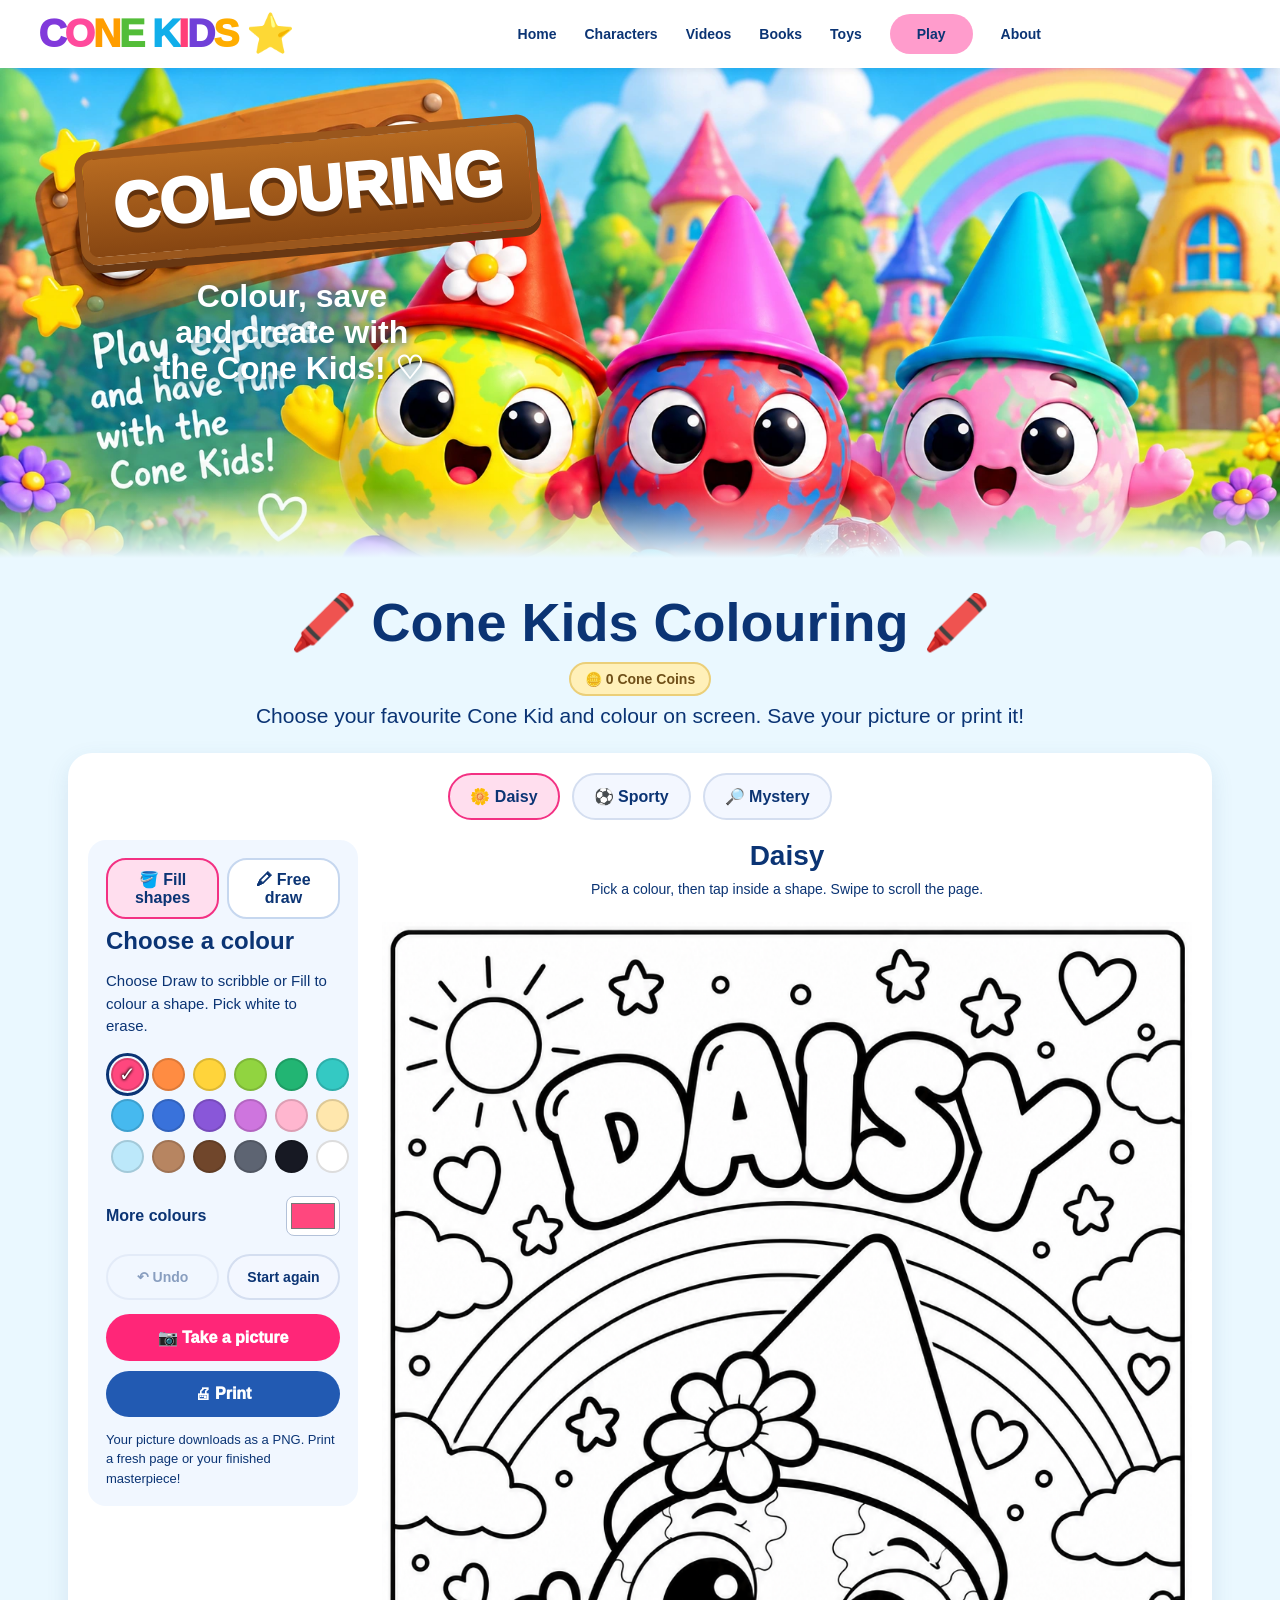
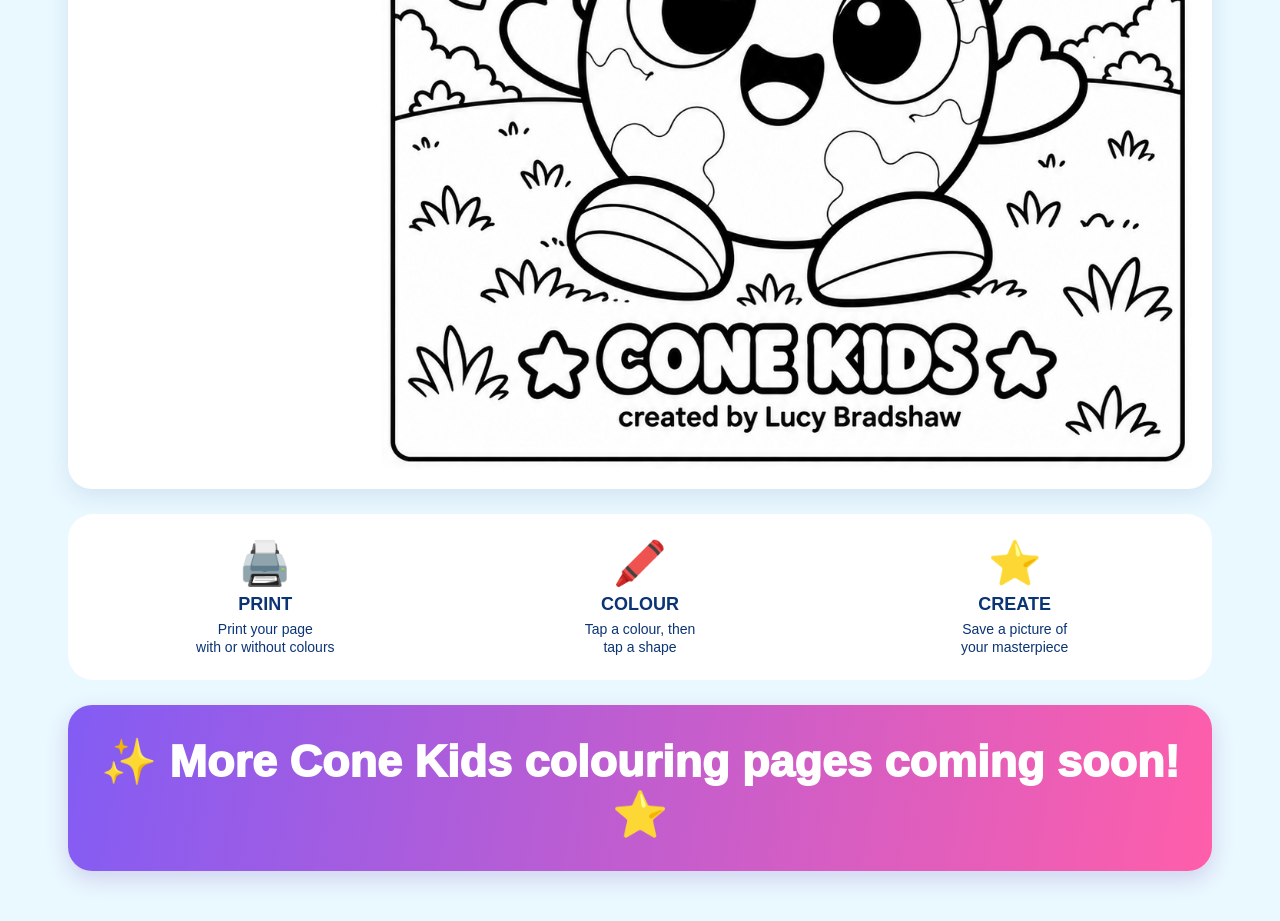
==== commit 2b5bebe3: "Correct Sporty's hero football to the locked maroon and silver design" ====
--- a/play/colouring/index.html
+++ b/play/colouring/index.html
@@ -15,7 +15,7 @@
 .logo span:nth-child(1){color:#8139db}.logo span:nth-child(2){color:#ff4a9c}.logo span:nth-child(3){color:#ff9d00}.logo span:nth-child(4){color:#53bd38}.logo span:nth-child(5){color:#11aeea}.logo span:nth-child(6){color:#ff3e79}.logo span:nth-child(7){color:#7040d8}.logo span:nth-child(8){color:#ffad00}
 .links{display:flex;align-items:center;justify-content:center;gap:28px;font-weight:800;font-size:14px;flex:1}
 .links .active{background:#ff9ccc;padding:12px 27px;border-radius:28px}
-.hero{min-height:490px;background:url("assets/hero-cone-kids.png") center 35%/cover no-repeat;position:relative;display:flex;align-items:flex-start;padding:65px 6%}
+.hero{min-height:490px;background:url("/play/hero-cone-kids-v2.webp") center 35%/cover no-repeat;position:relative;display:flex;align-items:flex-start;padding:65px 6%}
 .hero:after{content:"";position:absolute;inset:auto 0 0;height:70px;background:linear-gradient(transparent,#eaf8ff)}
 .sign{position:relative;z-index:1;max-width:430px;text-align:center}
 .wood{display:inline-block;background:linear-gradient(#b86b21,#874612);color:#fff;border:8px solid #9a571d;border-radius:18px;padding:12px 27px;font-weight:1000;font-size:clamp(34px,6vw,64px);transform:rotate(-5deg);text-shadow:0 5px 0 #62320d;box-shadow:0 8px 0 #693813}
